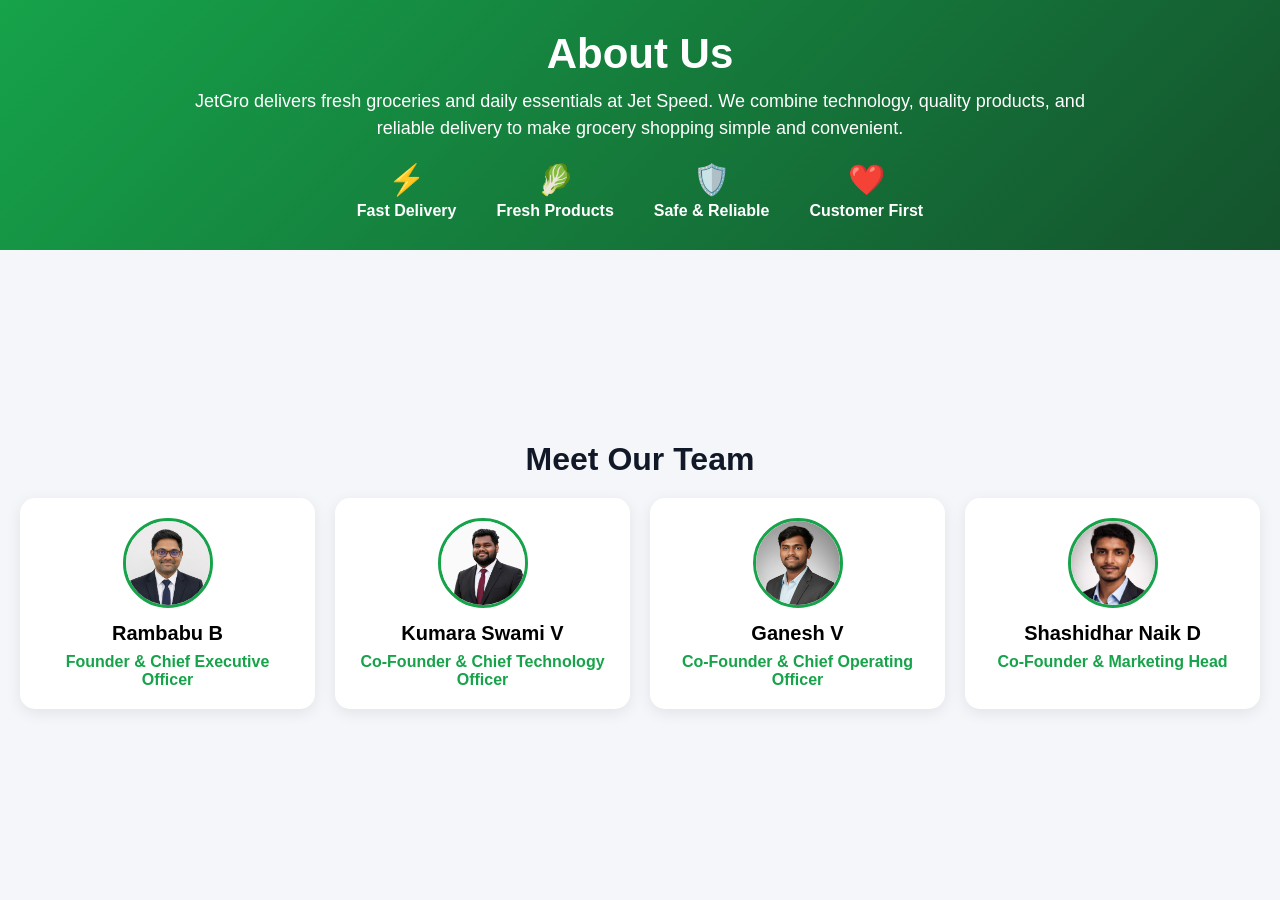
==== aboutus.html @ ca497822 "jetgro" ====
<!DOCTYPE html>
<html>
<head>
<meta charset="UTF-8">
<meta name="viewport" content="width=device-width, initial-scale=1.0">

<title>JetGro About Us</title>

<style>
*{
    margin:0;
    padding:0;
    box-sizing:border-box;
    font-family:Arial,sans-serif;
}

body{
    height:100vh;
    overflow:hidden;
    background:#f4f6f9;
}

.container{
    height:100vh;
    display:flex;
    flex-direction:column;
}

.about-section{
    background:linear-gradient(135deg,#16a34a,#14532d);
    color:white;
    text-align:center;
    padding:30px 20px;
}

.about-section h1{
    font-size:42px;
    margin-bottom:10px;
}

.about-section p{
    max-width:900px;
    margin:auto;
    font-size:18px;
    line-height:1.5;
}

.features{
    display:flex;
    justify-content:center;
    gap:40px;
    margin-top:20px;
}

.feature{
    text-align:center;
}

.feature span{
    font-size:30px;
}

.feature h4{
    margin-top:5px;
}

.team-section{
    flex:1;
    display:flex;
    flex-direction:column;
    justify-content:center;
    padding:20px;
}

.team-title{
    text-align:center;
    font-size:32px;
    color:#111827;
    margin-bottom:20px;
}

.team-container{
    display:grid;
    grid-template-columns:repeat(4,1fr);
    gap:20px;
}

.team-card{
    background:#fff;
    padding:20px;
    border-radius:15px;
    text-align:center;
    box-shadow:0 4px 15px rgba(0,0,0,.08);
}

.team-card img{
    width:90px;
    height:90px;
    border-radius:50%;
    object-fit:cover;
    border:3px solid #16a34a;
    margin-bottom:10px;
}

.team-card h3{
    font-size:20px;
    margin-bottom:8px;
}

.team-card h4{
    color:#16a34a;
    font-size:16px;
}

@media(max-width:1024px){
    body{
        overflow:auto;
    }

    .team-container{
        grid-template-columns:repeat(2,1fr);
    }
}

@media(max-width:768px){
    .team-container{
        grid-template-columns:1fr;
    }
}
</style>
</head>

<body>

<div class="container">

    <div class="about-section">
        <h1>About Us</h1>

        <p>
            JetGro delivers fresh groceries and daily essentials at Jet Speed.
            We combine technology, quality products, and reliable delivery
            to make grocery shopping simple and convenient.
        </p>

        <div class="features">
            <div class="feature">
                <span>⚡</span>
                <h4>Fast Delivery</h4>
            </div>

            <div class="feature">
                <span>🥬</span>
                <h4>Fresh Products</h4>
            </div>

            <div class="feature">
                <span>🛡️</span>
                <h4>Safe & Reliable</h4>
            </div>

            <div class="feature">
                <span>❤️</span>
                <h4>Customer First</h4>
            </div>
        </div>
    </div>

    <div class="team-section">

        <h2 class="team-title">Meet Our Team</h2>

        <div class="team-container">

            <div class="team-card">
                <img src="rambabu.jpeg">
                <h3>Rambabu B</h3>
                <h4>Founder & Chief Executive Officer</h4>
            </div>

            <div class="team-card">
                <img src="vinay.jpeg">
                <h3>Kumara Swami V</h3>
                <h4> Co-Founder & Chief Technology Officer</h4>
            </div>

            <div class="team-card">
                <img src="Ganesh.png">
                <h3>Ganesh V</h3>
                <h4>Co-Founder & Chief Operating   Officer</h4>
            </div>

            <div class="team-card">
                <img src="shashi.png">
                <h3>Shashidhar Naik D</h3>
                <h4>Co-Founder & Marketing Head</h4>
            </div>

        </div>

    </div>

</div>

</body>
</html>
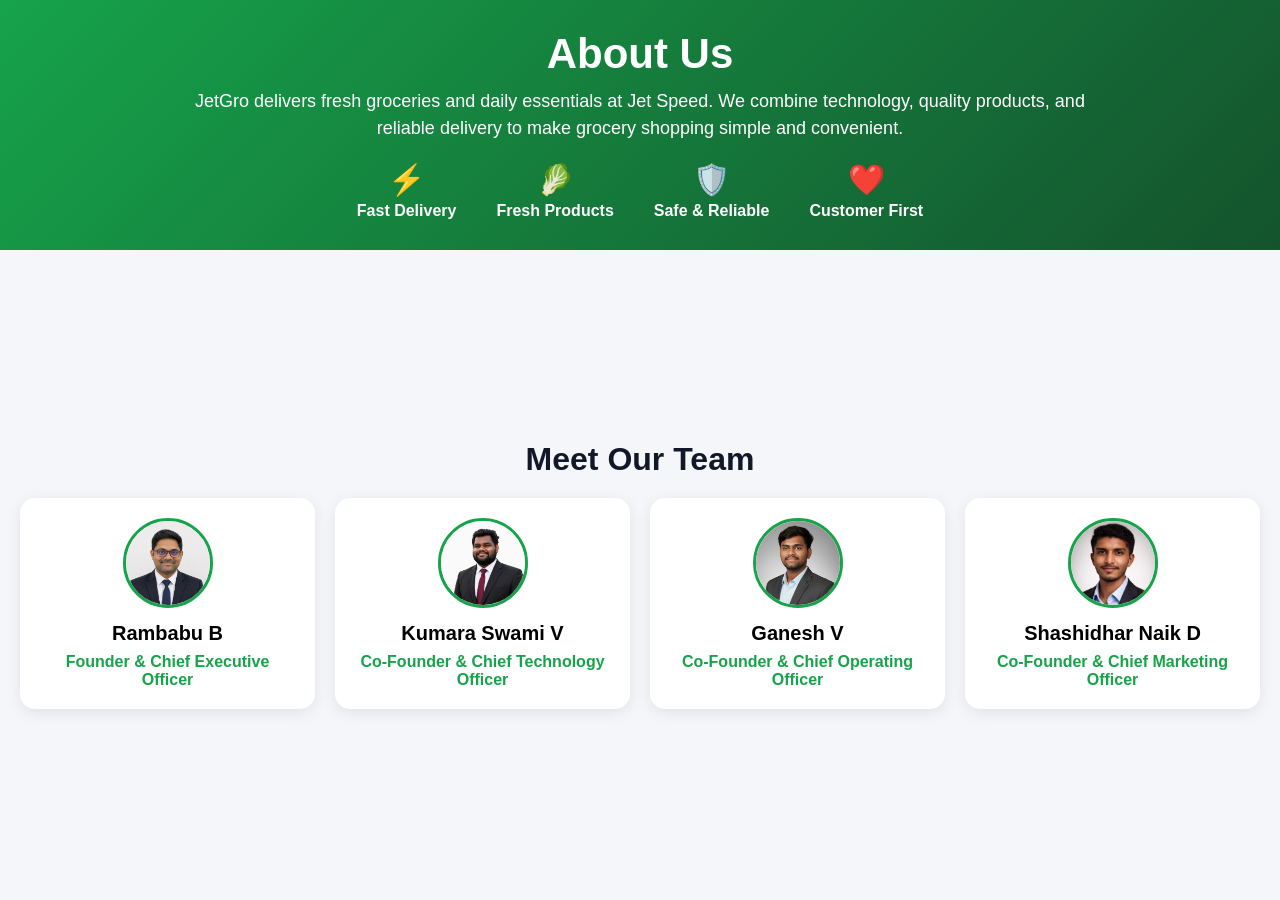
==== commit 56788aa9: "jetgro" ====
--- a/aboutus.html
+++ b/aboutus.html
@@ -194,7 +194,7 @@
             <div class="team-card">
                 <img src="shashi.png">
                 <h3>Shashidhar Naik D</h3>
-                <h4>Co-Founder & Marketing Head</h4>
+                <h4>Co-Founder & Chief Marketing Officer</h4>
             </div>
 
         </div>
